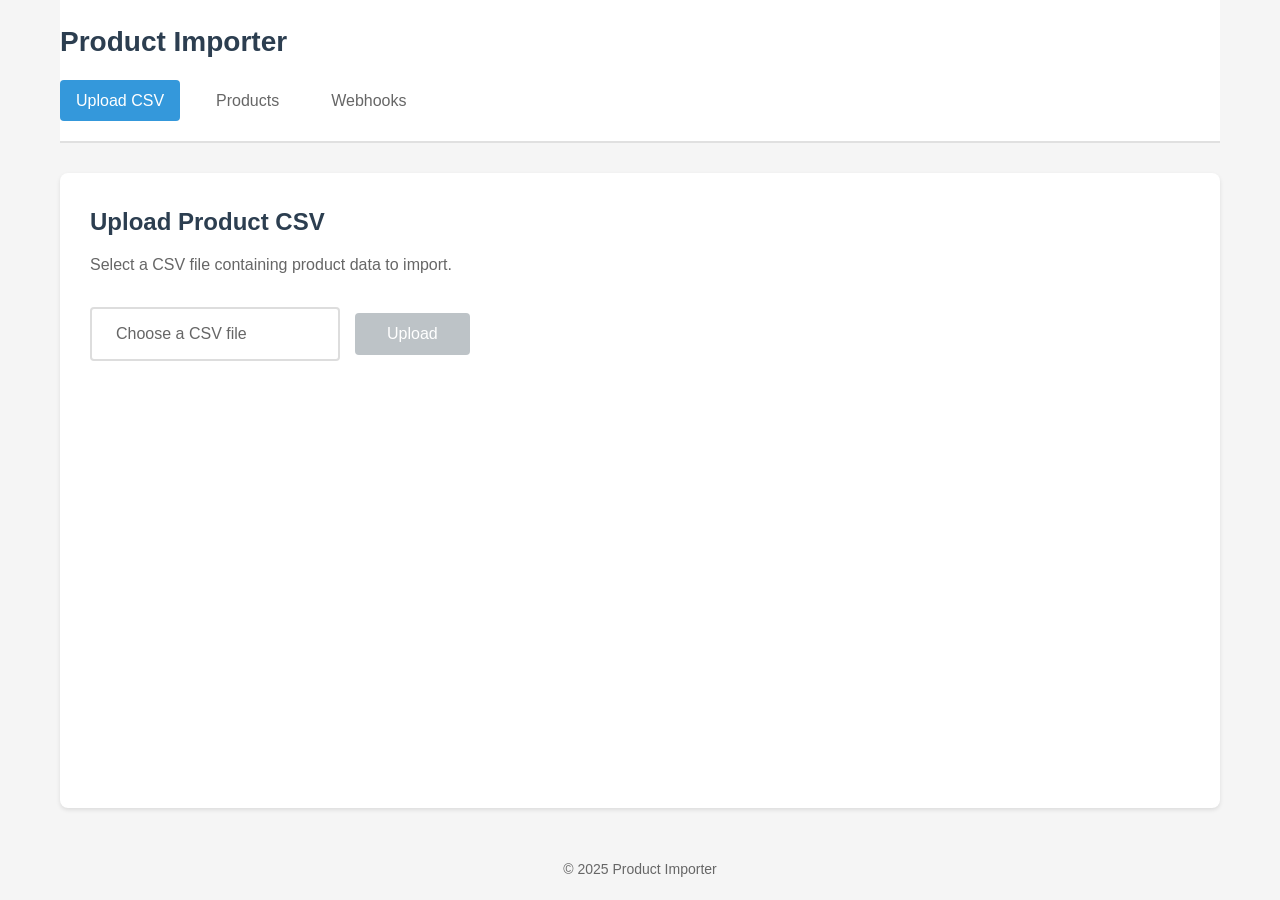
==== frontend/index.html @ 3876bb3b "Add CSV upload functionality with progress tracking and status updates - Implement file selection an" ====
<!DOCTYPE html>
<html lang="en">
<head>
    <meta charset="UTF-8">
    <meta name="viewport" content="width=device-width, initial-scale=1.0">
    <title>Product Importer - Upload CSV</title>
    <link rel="stylesheet" href="styles.css">
</head>
<body>
    <div class="container">
        <header>
            <h1>Product Importer</h1>
            <nav>
                <a href="/" class="active">Upload CSV</a>
                <a href="/products.html">Products</a>
                <a href="/webhooks.html">Webhooks</a>
            </nav>
        </header>

        <main>
            <section class="upload-section">
                <h2>Upload Product CSV</h2>
                <p class="instructions">Select a CSV file containing product data to import.</p>
                
                <div class="upload-form">
                    <div class="file-picker-wrapper">
                        <input type="file" id="csvFile" accept=".csv" />
                        <label for="csvFile" class="file-label">
                            <span id="fileName">Choose a CSV file</span>
                        </label>
                    </div>
                    
                    <button id="uploadBtn" class="btn-primary" disabled>Upload</button>
                </div>

                <div id="progressSection" class="progress-section hidden">
                    <div class="progress-bar-container">
                        <div id="progressBar" class="progress-bar"></div>
                    </div>
                    <p id="progressText" class="progress-text">0%</p>
                </div>

                <div id="statusSection" class="status-section hidden">
                    <div id="statusMessage" class="status-message"></div>
                    <div id="statusDetails" class="status-details"></div>
                </div>
            </section>
        </main>

        <footer>
            <p>&copy; 2025 Product Importer</p>
        </footer>
    </div>

    <script src="/app.js"></script>
</body>
</html>
---- frontend/styles.css ----
/* Reset and base styles */
* {
    margin: 0;
    padding: 0;
    box-sizing: border-box;
}

body {
    font-family: -apple-system, BlinkMacSystemFont, 'Segoe UI', Roboto, Oxygen, Ubuntu, Cantarell, sans-serif;
    line-height: 1.6;
    color: #333;
    background-color: #f5f5f5;
    min-height: 100vh;
}

/* Container */
.container {
    max-width: 1200px;
    margin: 0 auto;
    padding: 0 20px;
    display: flex;
    flex-direction: column;
    min-height: 100vh;
}

/* Header */
header {
    background-color: #fff;
    padding: 20px 0;
    margin-bottom: 30px;
    border-bottom: 2px solid #e0e0e0;
}

header h1 {
    font-size: 28px;
    color: #2c3e50;
    margin-bottom: 15px;
}

nav {
    display: flex;
    gap: 20px;
}

nav a {
    text-decoration: none;
    color: #666;
    padding: 8px 16px;
    border-radius: 4px;
    transition: all 0.3s ease;
}

nav a:hover {
    background-color: #f0f0f0;
    color: #333;
}

nav a.active {
    background-color: #3498db;
    color: #fff;
}

/* Main content */
main {
    flex: 1;
    background-color: #fff;
    padding: 30px;
    border-radius: 8px;
    box-shadow: 0 2px 4px rgba(0, 0, 0, 0.1);
}

/* Upload section */
.upload-section h2 {
    font-size: 24px;
    color: #2c3e50;
    margin-bottom: 10px;
}

.instructions {
    color: #666;
    margin-bottom: 30px;
}

.upload-form {
    display: flex;
    gap: 15px;
    align-items: center;
    margin-bottom: 30px;
    flex-wrap: wrap;
}

/* File picker */
.file-picker-wrapper {
    position: relative;
}

.file-picker-wrapper input[type="file"] {
    position: absolute;
    opacity: 0;
    width: 0;
    height: 0;
}

.file-label {
    display: inline-block;
    padding: 12px 24px;
    background-color: #fff;
    border: 2px solid #ddd;
    border-radius: 4px;
    cursor: pointer;
    transition: all 0.3s ease;
    min-width: 250px;
}

.file-label:hover {
    border-color: #3498db;
    background-color: #f8f9fa;
}

.file-label span {
    color: #666;
}

/* Buttons */
.btn-primary {
    padding: 12px 32px;
    background-color: #3498db;
    color: #fff;
    border: none;
    border-radius: 4px;
    font-size: 16px;
    cursor: pointer;
    transition: all 0.3s ease;
}

.btn-primary:hover:not(:disabled) {
    background-color: #2980b9;
}

.btn-primary:disabled {
    background-color: #bdc3c7;
    cursor: not-allowed;
}

/* Progress section */
.progress-section {
    margin-bottom: 30px;
}

.progress-bar-container {
    width: 100%;
    height: 30px;
    background-color: #e0e0e0;
    border-radius: 15px;
    overflow: hidden;
    margin-bottom: 10px;
}

.progress-bar {
    height: 100%;
    background: linear-gradient(90deg, #3498db, #2ecc71);
    width: 0%;
    transition: width 0.3s ease;
    border-radius: 15px;
}

.progress-text {
    text-align: center;
    font-size: 18px;
    font-weight: bold;
    color: #2c3e50;
}

/* Status section */
.status-section {
    padding: 20px;
    border-radius: 4px;
    margin-bottom: 20px;
}

.status-message {
    font-size: 16px;
    font-weight: 500;
    margin-bottom: 10px;
}

.status-details {
    font-size: 14px;
    color: #666;
}

.status-info {
    background-color: #e3f2fd;
    color: #1976d2;
    border-left: 4px solid #1976d2;
}

.status-success {
    background-color: #e8f5e9;
    color: #388e3c;
    border-left: 4px solid #388e3c;
}

.status-error {
    background-color: #ffebee;
    color: #c62828;
    border-left: 4px solid #c62828;
}

/* Utility classes */
.hidden {
    display: none !important;
}

/* Footer */
footer {
    text-align: center;
    padding: 20px 0;
    color: #666;
    font-size: 14px;
    margin-top: 30px;
}

/* Responsive design */
@media (max-width: 768px) {
    .upload-form {
        flex-direction: column;
        align-items: stretch;
    }
    
    .file-label {
        min-width: 100%;
        text-align: center;
    }
    
    .btn-primary {
        width: 100%;
    }
}
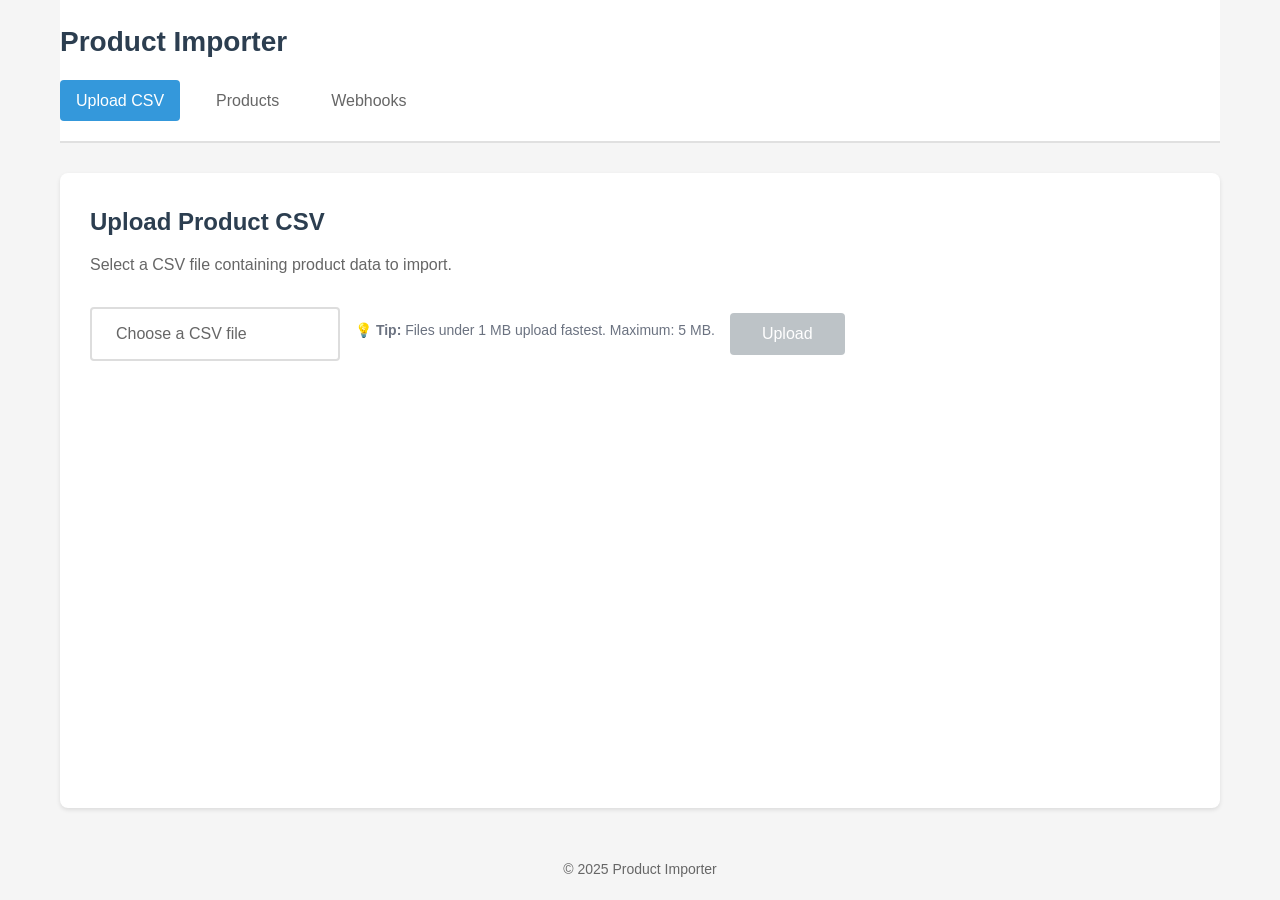
==== commit 7e3b991d: "Add file size limit (5MB) and upload speed optimizations" ====
--- a/frontend/index.html
+++ b/frontend/index.html
@@ -12,8 +12,8 @@
             <h1>Product Importer</h1>
             <nav>
                 <a href="/" class="active">Upload CSV</a>
-                <a href="/products.html">Products</a>
-                <a href="/webhooks.html">Webhooks</a>
+                <a href="products.html">Products</a>
+                <a href="webhooks.html">Webhooks</a>
             </nav>
         </header>
 
@@ -29,6 +29,9 @@
                             <span id="fileName">Choose a CSV file</span>
                         </label>
                     </div>
+                    <p style="font-size: 0.875rem; color: #6b7280; margin-top: 0.5rem; margin-bottom: 1rem;">
+                        💡 <strong>Tip:</strong> Files under 1 MB upload fastest. Maximum: 5 MB.
+                    </p>
                     
                     <button id="uploadBtn" class="btn-primary" disabled>Upload</button>
                 </div>
--- a/frontend/styles.css
+++ b/frontend/styles.css
@@ -238,3 +238,624 @@
     }
 }
 
+/* =============================================================================
+   PRODUCTS PAGE STYLES
+   ============================================================================= */
+
+/* Section header */
+.section-header {
+    display: flex;
+    justify-content: space-between;
+    align-items: center;
+    margin-bottom: 20px;
+    flex-wrap: wrap;
+    gap: 15px;
+}
+
+.section-header h2 {
+    margin: 0;
+}
+
+.header-actions {
+    display: flex;
+    gap: 10px;
+}
+
+/* Alert section */
+.alert-section {
+    margin-bottom: 20px;
+}
+
+.alert-message {
+    padding: 15px 20px;
+    border-radius: 4px;
+    font-size: 14px;
+    border-left: 4px solid;
+}
+
+.alert-success {
+    background-color: #e8f5e9;
+    color: #388e3c;
+    border-left-color: #388e3c;
+}
+
+.alert-error {
+    background-color: #ffebee;
+    color: #c62828;
+    border-left-color: #c62828;
+}
+
+.alert-info {
+    background-color: #e3f2fd;
+    color: #1976d2;
+    border-left-color: #1976d2;
+}
+
+/* Filter bar */
+.filter-bar {
+    display: flex;
+    gap: 15px;
+    align-items: flex-end;
+    padding: 20px;
+    background-color: #f8f9fa;
+    border-radius: 4px;
+    margin-bottom: 20px;
+    flex-wrap: wrap;
+}
+
+.filter-group {
+    display: flex;
+    flex-direction: column;
+    gap: 5px;
+}
+
+.filter-group label {
+    font-size: 14px;
+    font-weight: 500;
+    color: #555;
+}
+
+.filter-group input,
+.filter-group select {
+    padding: 8px 12px;
+    border: 1px solid #ddd;
+    border-radius: 4px;
+    font-size: 14px;
+    min-width: 150px;
+}
+
+.filter-group input:focus,
+.filter-group select:focus {
+    outline: none;
+    border-color: #3498db;
+}
+
+/* Buttons */
+.btn-secondary {
+    padding: 8px 16px;
+    background-color: #6c757d;
+    color: #fff;
+    border: none;
+    border-radius: 4px;
+    font-size: 14px;
+    cursor: pointer;
+    transition: all 0.3s ease;
+}
+
+.btn-secondary:hover:not(:disabled) {
+    background-color: #5a6268;
+}
+
+.btn-secondary:disabled {
+    background-color: #bdc3c7;
+    cursor: not-allowed;
+}
+
+.btn-danger {
+    padding: 12px 24px;
+    background-color: #dc3545;
+    color: #fff;
+    border: none;
+    border-radius: 4px;
+    font-size: 14px;
+    cursor: pointer;
+    transition: all 0.3s ease;
+}
+
+.btn-danger:hover {
+    background-color: #c82333;
+}
+
+.btn-small {
+    padding: 6px 12px;
+    font-size: 13px;
+    border: none;
+    border-radius: 3px;
+    cursor: pointer;
+    transition: all 0.2s ease;
+}
+
+.btn-edit {
+    background-color: #17a2b8;
+    color: #fff;
+}
+
+.btn-edit:hover {
+    background-color: #138496;
+}
+
+.btn-delete {
+    background-color: #dc3545;
+    color: #fff;
+}
+
+.btn-delete:hover {
+    background-color: #c82333;
+}
+
+/* Table */
+.table-wrapper {
+    overflow-x: auto;
+    margin-bottom: 20px;
+}
+
+.products-table {
+    width: 100%;
+    border-collapse: collapse;
+    background-color: #fff;
+}
+
+.products-table thead {
+    background-color: #f8f9fa;
+    border-bottom: 2px solid #dee2e6;
+}
+
+.products-table th {
+    padding: 12px;
+    text-align: left;
+    font-weight: 600;
+    color: #495057;
+    font-size: 14px;
+}
+
+.products-table td {
+    padding: 12px;
+    border-bottom: 1px solid #dee2e6;
+    font-size: 14px;
+    color: #333;
+}
+
+.products-table tbody tr:hover {
+    background-color: #f8f9fa;
+}
+
+.loading-cell,
+.empty-cell,
+.error-cell {
+    text-align: center;
+    padding: 40px !important;
+    color: #666;
+    font-style: italic;
+}
+
+.error-cell {
+    color: #c62828;
+}
+
+.description-cell {
+    max-width: 300px;
+    overflow: hidden;
+    text-overflow: ellipsis;
+    white-space: nowrap;
+}
+
+.actions-cell {
+    display: flex;
+    gap: 8px;
+}
+
+/* Badges */
+.badge {
+    display: inline-block;
+    padding: 4px 10px;
+    border-radius: 12px;
+    font-size: 12px;
+    font-weight: 500;
+}
+
+.badge-success {
+    background-color: #d4edda;
+    color: #155724;
+}
+
+.badge-inactive {
+    background-color: #f8d7da;
+    color: #721c24;
+}
+
+/* Pagination */
+.pagination-controls {
+    display: flex;
+    justify-content: space-between;
+    align-items: center;
+    padding: 20px 0;
+    flex-wrap: wrap;
+    gap: 15px;
+}
+
+.pagination-info {
+    color: #666;
+    font-size: 14px;
+}
+
+.pagination-buttons {
+    display: flex;
+    gap: 10px;
+}
+
+/* Modal */
+.modal {
+    position: fixed;
+    top: 0;
+    left: 0;
+    width: 100%;
+    height: 100%;
+    background-color: rgba(0, 0, 0, 0.5);
+    display: flex;
+    justify-content: center;
+    align-items: center;
+    z-index: 1000;
+}
+
+.modal-content {
+    background-color: #fff;
+    border-radius: 8px;
+    width: 90%;
+    max-width: 600px;
+    max-height: 90vh;
+    overflow-y: auto;
+    box-shadow: 0 4px 20px rgba(0, 0, 0, 0.3);
+}
+
+.modal-header {
+    display: flex;
+    justify-content: space-between;
+    align-items: center;
+    padding: 20px;
+    border-bottom: 1px solid #dee2e6;
+}
+
+.modal-header h3 {
+    margin: 0;
+    font-size: 20px;
+    color: #2c3e50;
+}
+
+.modal-close {
+    background: none;
+    border: none;
+    font-size: 28px;
+    color: #666;
+    cursor: pointer;
+    line-height: 1;
+    padding: 0;
+    width: 30px;
+    height: 30px;
+    display: flex;
+    align-items: center;
+    justify-content: center;
+}
+
+.modal-close:hover {
+    color: #333;
+}
+
+.modal form {
+    padding: 20px;
+}
+
+.form-group {
+    margin-bottom: 20px;
+}
+
+.form-group label {
+    display: block;
+    margin-bottom: 5px;
+    font-weight: 500;
+    color: #333;
+    font-size: 14px;
+}
+
+.form-group input[type="text"],
+.form-group input[type="number"],
+.form-group textarea {
+    width: 100%;
+    padding: 10px 12px;
+    border: 1px solid #ddd;
+    border-radius: 4px;
+    font-size: 14px;
+    font-family: inherit;
+}
+
+.form-group input:focus,
+.form-group textarea:focus {
+    outline: none;
+    border-color: #3498db;
+}
+
+.form-group textarea {
+    resize: vertical;
+}
+
+.checkbox-group {
+    display: flex;
+    align-items: center;
+}
+
+.checkbox-group label {
+    display: flex;
+    align-items: center;
+    gap: 8px;
+    cursor: pointer;
+    margin-bottom: 0;
+}
+
+.checkbox-group input[type="checkbox"] {
+    width: 18px;
+    height: 18px;
+    cursor: pointer;
+}
+
+.modal-footer {
+    display: flex;
+    justify-content: flex-end;
+    gap: 10px;
+    padding-top: 20px;
+    border-top: 1px solid #dee2e6;
+}
+
+/* Responsive for products page */
+@media (max-width: 768px) {
+    .section-header {
+        flex-direction: column;
+        align-items: flex-start;
+    }
+    
+    .header-actions {
+        width: 100%;
+        flex-direction: column;
+    }
+    
+    .header-actions button {
+        width: 100%;
+    }
+    
+    .filter-bar {
+        flex-direction: column;
+        align-items: stretch;
+    }
+    
+    .filter-group input,
+    .filter-group select {
+        min-width: 100%;
+    }
+    
+    .table-wrapper {
+        overflow-x: scroll;
+    }
+    
+    .products-table {
+        min-width: 800px;
+    }
+    
+    .pagination-controls {
+        flex-direction: column;
+        align-items: center;
+    }
+}
+
+/* =============================================================================
+   WEBHOOKS PAGE STYLES
+   ============================================================================= */
+
+.section-description {
+    color: #666;
+    margin-bottom: 20px;
+    font-size: 14px;
+}
+
+/* Webhooks table */
+.webhooks-table {
+    width: 100%;
+    border-collapse: collapse;
+    background-color: #fff;
+}
+
+.webhooks-table thead {
+    background-color: #f8f9fa;
+    border-bottom: 2px solid #dee2e6;
+}
+
+.webhooks-table th {
+    padding: 12px;
+    text-align: left;
+    font-weight: 600;
+    color: #495057;
+    font-size: 14px;
+}
+
+.webhooks-table td {
+    padding: 12px;
+    border-bottom: 1px solid #dee2e6;
+    font-size: 14px;
+    color: #333;
+}
+
+.webhooks-table tbody tr:hover {
+    background-color: #f8f9fa;
+}
+
+/* Event badge */
+.event-badge {
+    display: inline-block;
+    padding: 4px 12px;
+    background-color: #e3f2fd;
+    color: #1976d2;
+    border-radius: 12px;
+    font-size: 13px;
+    font-weight: 500;
+    font-family: 'Courier New', monospace;
+}
+
+/* URL cell */
+.url-cell {
+    max-width: 400px;
+    overflow: hidden;
+    text-overflow: ellipsis;
+    white-space: nowrap;
+}
+
+.url-cell a {
+    color: #3498db;
+    text-decoration: none;
+}
+
+.url-cell a:hover {
+    text-decoration: underline;
+}
+
+/* Test button */
+.btn-test {
+    background-color: #28a745;
+    color: #fff;
+}
+
+.btn-test:hover {
+    background-color: #218838;
+}
+
+/* Form help text */
+.form-help {
+    display: block;
+    margin-top: 5px;
+    font-size: 12px;
+    color: #6c757d;
+    font-style: italic;
+}
+
+/* Test result section */
+.test-result-section {
+    margin-bottom: 20px;
+    padding: 20px;
+    border-radius: 4px;
+    background-color: #f8f9fa;
+    border: 1px solid #dee2e6;
+}
+
+.test-result-section.test-result-success {
+    background-color: #e8f5e9;
+    border-color: #4caf50;
+}
+
+.test-result-section.test-result-error {
+    background-color: #ffebee;
+    border-color: #f44336;
+}
+
+.test-result-header {
+    display: flex;
+    justify-content: space-between;
+    align-items: center;
+    margin-bottom: 15px;
+}
+
+.test-result-header h4 {
+    margin: 0;
+    font-size: 16px;
+    color: #2c3e50;
+}
+
+.close-btn {
+    background: none;
+    border: none;
+    font-size: 24px;
+    color: #666;
+    cursor: pointer;
+    line-height: 1;
+    padding: 0;
+    width: 24px;
+    height: 24px;
+    display: flex;
+    align-items: center;
+    justify-content: center;
+}
+
+.close-btn:hover {
+    color: #333;
+}
+
+.test-result-content {
+    display: flex;
+    flex-direction: column;
+    gap: 12px;
+}
+
+.test-result-item {
+    display: flex;
+    gap: 10px;
+    font-size: 14px;
+}
+
+.test-result-item strong {
+    min-width: 120px;
+    color: #495057;
+}
+
+.test-result-item pre {
+    background-color: #fff;
+    padding: 10px;
+    border-radius: 4px;
+    border: 1px solid #dee2e6;
+    overflow-x: auto;
+    font-size: 12px;
+    margin: 0;
+    flex: 1;
+}
+
+.test-result-error {
+    color: #c62828;
+}
+
+.status-code {
+    padding: 2px 8px;
+    border-radius: 4px;
+    font-weight: 600;
+    font-size: 13px;
+}
+
+.status-code.status-success {
+    background-color: #d4edda;
+    color: #155724;
+}
+
+.status-code.status-error {
+    background-color: #f8d7da;
+    color: #721c24;
+}
+
+/* Responsive for webhooks page */
+@media (max-width: 768px) {
+    .webhooks-table {
+        min-width: 700px;
+    }
+    
+    .test-result-item {
+        flex-direction: column;
+        gap: 5px;
+    }
+    
+    .test-result-item strong {
+        min-width: auto;
+    }
+}
+
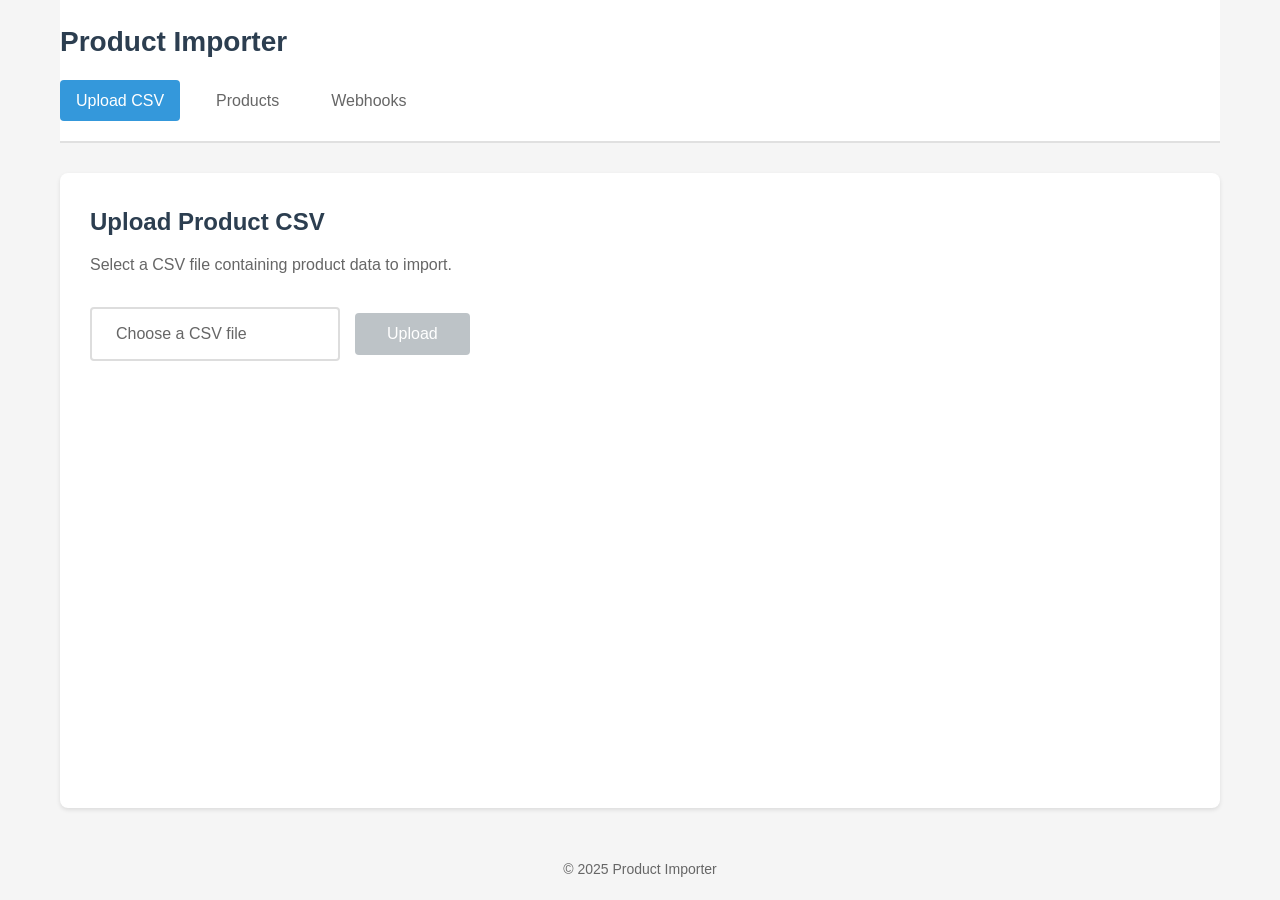
==== commit 5fe178e1: "Add error handling and debug endpoints for troubleshooting" ====
--- a/frontend/index.html
+++ b/frontend/index.html
@@ -29,9 +29,6 @@
                             <span id="fileName">Choose a CSV file</span>
                         </label>
                     </div>
-                    <p style="font-size: 0.875rem; color: #6b7280; margin-top: 0.5rem; margin-bottom: 1rem;">
-                        💡 <strong>Tip:</strong> Files under 1 MB upload fastest. Maximum: 5 MB.
-                    </p>
                     
                     <button id="uploadBtn" class="btn-primary" disabled>Upload</button>
                 </div>
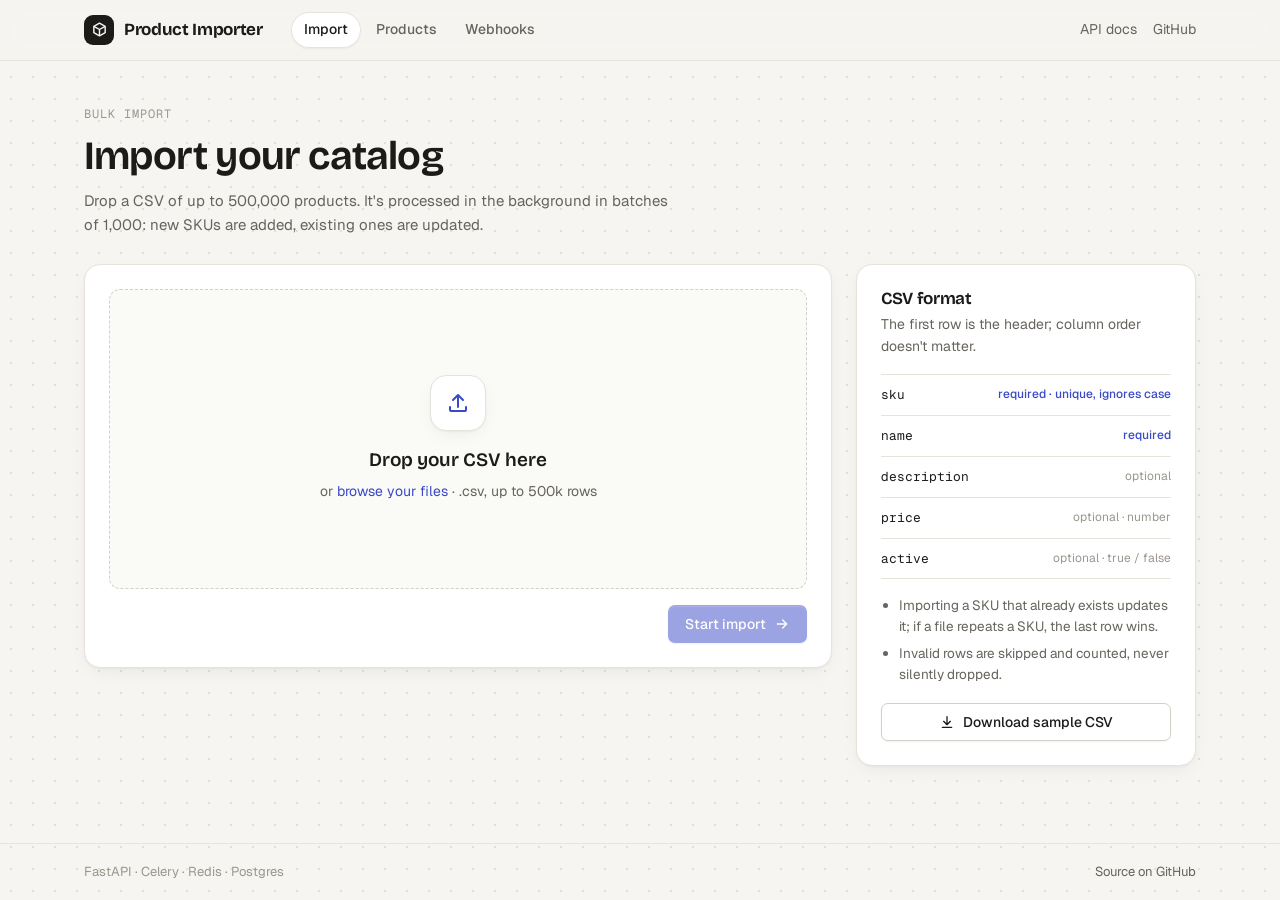
==== commit b917fc11: "Redesign frontend (live import progress, search, modals, toasts, dark mode) and add sample catalog" ====
--- a/frontend/index.html
+++ b/frontend/index.html
@@ -1,58 +1,146 @@
 <!DOCTYPE html>
 <html lang="en">
 <head>
-    <meta charset="UTF-8">
-    <meta name="viewport" content="width=device-width, initial-scale=1.0">
-    <title>Product Importer - Upload CSV</title>
-    <link rel="stylesheet" href="styles.css">
+  <meta charset="utf-8">
+  <meta name="viewport" content="width=device-width, initial-scale=1">
+  <title>Import · Product Importer</title>
+  <meta name="description" content="Bulk-import product catalogs from CSV with live progress, then manage products and webhooks.">
+  <link rel="icon" href="data:image/svg+xml,%3Csvg xmlns='http://www.w3.org/2000/svg' viewBox='0 0 32 32'%3E%3Crect width='32' height='32' rx='8' fill='%231c1b19'/%3E%3Cpath d='M9 12l7-4 7 4v8l-7 4-7-4z M9 12l7 4 7-4 M16 16v8' fill='none' stroke='%23f6f5f1' stroke-width='2' stroke-linejoin='round'/%3E%3C/svg%3E">
+  <link rel="preconnect" href="https://fonts.googleapis.com">
+  <link rel="preconnect" href="https://fonts.gstatic.com" crossorigin>
+  <link href="https://fonts.googleapis.com/css2?family=Bricolage+Grotesque:opsz,wght@12..96,500..700&family=Geist:wght@400;500;600&family=Geist+Mono:wght@400;500&display=swap" rel="stylesheet">
+  <link rel="stylesheet" href="styles.css">
 </head>
-<body>
-    <div class="container">
-        <header>
-            <h1>Product Importer</h1>
-            <nav>
-                <a href="/" class="active">Upload CSV</a>
-                <a href="products.html">Products</a>
-                <a href="webhooks.html">Webhooks</a>
-            </nav>
-        </header>
+<body data-page="upload">
+  <header class="site-header">
+    <div class="header-inner">
+      <a class="brand" href="/">
+        <span class="brand-mark"><svg viewBox="0 0 24 24" fill="none" stroke="currentColor" stroke-width="2" stroke-linejoin="round"><path d="M4 7.5 12 3l8 4.5v9L12 21l-8-4.5z"/><path d="m4 7.5 8 4.5 8-4.5M12 12v9"/></svg></span>
+        Product Importer
+      </a>
+      <nav class="nav" aria-label="Main">
+        <a href="/" aria-current="page">Import</a>
+        <a href="/products.html">Products</a>
+        <a href="/webhooks.html">Webhooks</a>
+      </nav>
+      <div class="header-links">
+        <a href="/docs">API docs</a>
+        <a href="https://github.com/VedPawar1410/product-importer">GitHub</a>
+      </div>
+    </div>
+  </header>
 
-        <main>
-            <section class="upload-section">
-                <h2>Upload Product CSV</h2>
-                <p class="instructions">Select a CSV file containing product data to import.</p>
-                
-                <div class="upload-form">
-                    <div class="file-picker-wrapper">
-                        <input type="file" id="csvFile" accept=".csv" />
-                        <label for="csvFile" class="file-label">
-                            <span id="fileName">Choose a CSV file</span>
-                        </label>
-                    </div>
-                    
-                    <button id="uploadBtn" class="btn-primary" disabled>Upload</button>
-                </div>
-
-                <div id="progressSection" class="progress-section hidden">
-                    <div class="progress-bar-container">
-                        <div id="progressBar" class="progress-bar"></div>
-                    </div>
-                    <p id="progressText" class="progress-text">0%</p>
-                </div>
-
-                <div id="statusSection" class="status-section hidden">
-                    <div id="statusMessage" class="status-message"></div>
-                    <div id="statusDetails" class="status-details"></div>
-                </div>
-            </section>
-        </main>
-
-        <footer>
-            <p>&copy; 2025 Product Importer</p>
-        </footer>
+  <main>
+    <div class="page-head reveal">
+      <div>
+        <p class="eyebrow">Bulk import</p>
+        <h1 class="page-title">Import your catalog</h1>
+        <p class="page-sub">Drop a CSV of up to 500,000 products. It's processed in the background in batches of 1,000: new SKUs are added, existing ones are updated.</p>
+      </div>
     </div>
 
-    <script src="/app.js"></script>
+    <div class="upload-grid">
+      <section class="card card-pad reveal reveal-2" aria-label="Upload">
+        <!-- Stage 1: choose a file -->
+        <div id="pickStage">
+          <label class="dropzone" id="dropzone">
+            <input type="file" id="csvFile" accept=".csv,text/csv" aria-label="Choose a CSV file">
+            <span class="drop-icon"><svg viewBox="0 0 24 24" fill="none" stroke="currentColor" stroke-width="2" stroke-linecap="round" stroke-linejoin="round"><path d="M12 16V4M7 9l5-5 5 5"/><path d="M4 16v3a1 1 0 0 0 1 1h14a1 1 0 0 0 1-1v-3"/></svg></span>
+            <span class="drop-title">Drop your CSV here</span>
+            <span class="drop-sub">or <a>browse your files</a> · .csv, up to 500k rows</span>
+          </label>
+
+          <div id="fileChip" class="file-chip" hidden style="margin-top: 16px">
+            <span class="file-icon">CSV</span>
+            <div class="file-meta">
+              <div class="file-name" id="fileName"></div>
+              <div class="file-size" id="fileSize"></div>
+            </div>
+            <button type="button" class="icon-btn" id="clearFileBtn" aria-label="Remove file">
+              <svg viewBox="0 0 24 24" fill="none" stroke="currentColor" stroke-width="2" stroke-linecap="round"><path d="M18 6 6 18M6 6l12 12"/></svg>
+            </button>
+          </div>
+
+          <div class="upload-actions">
+            <button type="button" class="btn btn-primary" id="uploadBtn" disabled>
+              Start import
+              <svg viewBox="0 0 24 24" fill="none" stroke="currentColor" stroke-width="2" stroke-linecap="round" stroke-linejoin="round"><path d="M5 12h14M13 6l6 6-6 6"/></svg>
+            </button>
+          </div>
+        </div>
+
+        <!-- Stage 2: live progress -->
+        <div id="progressStage" hidden>
+          <div class="progress-head">
+            <div class="file-meta">
+              <span class="file-icon">CSV</span>
+              <div style="min-width: 0">
+                <div class="file-name" id="pFileName"></div>
+                <div class="file-size" id="pFileSize"></div>
+              </div>
+            </div>
+            <span id="statusPill" class="pill pill-muted" role="status">Uploading</span>
+          </div>
+
+          <div class="progress-body">
+            <div class="ring" id="ring">
+              <svg viewBox="0 0 120 120" aria-hidden="true">
+                <circle class="track" cx="60" cy="60" r="52"/>
+                <circle class="bar" id="ringBar" cx="60" cy="60" r="52"/>
+              </svg>
+              <div class="ring-label">
+                <div class="pct"><span id="pct">0</span><small>%</small></div>
+                <div class="sub" id="ringSub">uploading</div>
+              </div>
+            </div>
+            <div class="stat-grid">
+              <div class="stat"><div class="stat-label">Imported</div><div class="stat-value success" id="statOk">0</div></div>
+              <div class="stat"><div class="stat-label">Failed</div><div class="stat-value" id="statFailed">0</div></div>
+              <div class="stat"><div class="stat-label">Total rows</div><div class="stat-value" id="statTotal">–</div></div>
+              <div class="stat"><div class="stat-label">Rows / sec</div><div class="stat-value" id="statRate">–</div></div>
+              <div class="stat"><div class="stat-label">Elapsed</div><div class="stat-value" id="statElapsed">0s</div></div>
+              <div class="stat"><div class="stat-label">Time left</div><div class="stat-value" id="statEta">–</div></div>
+            </div>
+          </div>
+
+          <div id="resultBanner" class="result-banner" hidden>
+            <p id="resultText"></p>
+            <div class="result-actions" id="resultActions"></div>
+          </div>
+          <p class="wake-hint" id="wakeHint" hidden>The free server sleeps when idle, so the first request can take up to a minute.</p>
+        </div>
+      </section>
+
+      <aside class="card card-pad reveal reveal-3" aria-label="CSV format">
+        <h3>CSV format</h3>
+        <p class="modal-text" style="font-size: 14px">The first row is the header; column order doesn't matter.</p>
+        <ul class="format-list">
+          <li><code>sku</code><span class="req yes">required · unique, ignores case</span></li>
+          <li><code>name</code><span class="req yes">required</span></li>
+          <li><code>description</code><span class="req">optional</span></li>
+          <li><code>price</code><span class="req">optional · number</span></li>
+          <li><code>active</code><span class="req">optional · true / false</span></li>
+        </ul>
+        <ul class="format-notes">
+          <li>Importing a SKU that already exists updates it; if a file repeats a SKU, the last row wins.</li>
+          <li>Invalid rows are skipped and counted, never silently dropped.</li>
+        </ul>
+        <a class="btn btn-secondary" href="sample-products.csv" download style="width: 100%">
+          <svg viewBox="0 0 24 24" fill="none" stroke="currentColor" stroke-width="2" stroke-linecap="round" stroke-linejoin="round"><path d="M12 4v12M7 11l5 5 5-5M5 20h14"/></svg>
+          Download sample CSV
+        </a>
+      </aside>
+    </div>
+  </main>
+
+  <footer class="site-footer">
+    <div class="footer-inner">
+      <span>FastAPI · Celery · Redis · Postgres</span>
+      <a href="https://github.com/VedPawar1410/product-importer">Source on GitHub</a>
+    </div>
+  </footer>
+
+  <div class="toasts" id="toasts" aria-live="polite"></div>
+  <script src="app.js"></script>
 </body>
 </html>
-
--- a/frontend/styles.css
+++ b/frontend/styles.css
@@ -1,861 +1,701 @@
-/* Reset and base styles */
-* {
-    margin: 0;
-    padding: 0;
-    box-sizing: border-box;
-}
+/* ==========================================================================
+   Product Importer – design system
+   Clean light SaaS, "precision instrument": warm paper, hairline borders,
+   one cobalt accent, monospace for data. Dark mode follows the OS.
+   ========================================================================== */
+
+:root {
+  --bg: #f6f5f1;
+  --surface: #ffffff;
+  --surface-2: #fafaf7;
+  --border: #e6e3dc;
+  --border-strong: #d4d0c7;
+  --text: #1c1b19;
+  --muted: #67645d;
+  --subtle: #9b978e;
+  --dot: #e2dfd7;
+
+  --accent: #3949c7;
+  --accent-hover: #2d3bab;
+  --accent-soft: #eef0fc;
+  --accent-ring: rgba(57, 73, 199, 0.22);
+
+  --success: #127349;
+  --success-soft: #e6f4ec;
+  --danger: #be3329;
+  --danger-hover: #a3291f;
+  --danger-soft: #fcecea;
+  --warning: #9a5a06;
+  --warning-soft: #fbf1e1;
+
+  --radius-sm: 7px;
+  --radius: 11px;
+  --radius-lg: 16px;
+  --shadow-sm: 0 1px 2px rgba(28, 27, 25, 0.05);
+  --shadow: 0 1px 2px rgba(28, 27, 25, 0.04), 0 6px 20px -6px rgba(28, 27, 25, 0.08);
+  --shadow-lg: 0 2px 6px rgba(28, 27, 25, 0.05), 0 24px 60px -12px rgba(28, 27, 25, 0.22);
+
+  --font-display: "Bricolage Grotesque", ui-sans-serif, system-ui, sans-serif;
+  --font-body: "Geist", ui-sans-serif, system-ui, sans-serif;
+  --font-mono: "Geist Mono", ui-monospace, "SF Mono", Menlo, monospace;
+
+  --ease: cubic-bezier(0.2, 0.8, 0.2, 1);
+  color-scheme: light;
+}
+
+@media (prefers-color-scheme: dark) {
+  :root {
+    --bg: #121211;
+    --surface: #1a1a18;
+    --surface-2: #1f1f1d;
+    --border: #2c2b28;
+    --border-strong: #3a3935;
+    --text: #efede8;
+    --muted: #a9a59c;
+    --subtle: #79766e;
+    --dot: #22221f;
+
+    --accent: #7d8bff;
+    --accent-hover: #97a2ff;
+    --accent-soft: rgba(125, 139, 255, 0.12);
+    --accent-ring: rgba(125, 139, 255, 0.3);
+
+    --success: #4cc08a;
+    --success-soft: rgba(76, 192, 138, 0.12);
+    --danger: #f0776c;
+    --danger-hover: #f58f86;
+    --danger-soft: rgba(240, 119, 108, 0.12);
+    --warning: #e7a948;
+    --warning-soft: rgba(231, 169, 72, 0.12);
+
+    --shadow-sm: 0 1px 2px rgba(0, 0, 0, 0.3);
+    --shadow: 0 1px 2px rgba(0, 0, 0, 0.3), 0 8px 24px -8px rgba(0, 0, 0, 0.5);
+    --shadow-lg: 0 24px 60px -12px rgba(0, 0, 0, 0.7);
+    color-scheme: dark;
+  }
+}
+
+/* --- Base ---------------------------------------------------------------- */
+
+*, *::before, *::after { box-sizing: border-box; }
+
+html { -webkit-text-size-adjust: 100%; }
 
 body {
-    font-family: -apple-system, BlinkMacSystemFont, 'Segoe UI', Roboto, Oxygen, Ubuntu, Cantarell, sans-serif;
-    line-height: 1.6;
-    color: #333;
-    background-color: #f5f5f5;
-    min-height: 100vh;
-}
-
-/* Container */
-.container {
-    max-width: 1200px;
-    margin: 0 auto;
-    padding: 0 20px;
-    display: flex;
-    flex-direction: column;
-    min-height: 100vh;
-}
-
-/* Header */
-header {
-    background-color: #fff;
-    padding: 20px 0;
-    margin-bottom: 30px;
-    border-bottom: 2px solid #e0e0e0;
-}
-
-header h1 {
-    font-size: 28px;
-    color: #2c3e50;
-    margin-bottom: 15px;
-}
-
-nav {
-    display: flex;
-    gap: 20px;
-}
-
-nav a {
-    text-decoration: none;
-    color: #666;
-    padding: 8px 16px;
-    border-radius: 4px;
-    transition: all 0.3s ease;
-}
-
-nav a:hover {
-    background-color: #f0f0f0;
-    color: #333;
-}
-
-nav a.active {
-    background-color: #3498db;
-    color: #fff;
-}
-
-/* Main content */
+  margin: 0;
+  min-height: 100vh;
+  display: flex;
+  flex-direction: column;
+  font-family: var(--font-body);
+  font-size: 15px;
+  line-height: 1.55;
+  color: var(--text);
+  background-color: var(--bg);
+  /* faint dot grid: graph paper for a data tool */
+  background-image: radial-gradient(var(--dot) 1px, transparent 1.2px);
+  background-size: 22px 22px;
+  -webkit-font-smoothing: antialiased;
+}
+
+h1, h2, h3 {
+  font-family: var(--font-display);
+  font-weight: 650;
+  letter-spacing: -0.02em;
+  line-height: 1.15;
+  margin: 0;
+}
+
+a { color: var(--accent); text-decoration: none; }
+a:hover { color: var(--accent-hover); }
+
+code, .mono { font-family: var(--font-mono); font-size: 0.92em; }
+
+:focus-visible {
+  outline: 2px solid var(--accent);
+  outline-offset: 2px;
+  border-radius: 4px;
+}
+
+[hidden] { display: none !important; }
+
+/* --- Header -------------------------------------------------------------- */
+
+.site-header {
+  position: sticky;
+  top: 0;
+  z-index: 20;
+  background: color-mix(in srgb, var(--bg) 82%, transparent);
+  backdrop-filter: saturate(1.4) blur(10px);
+  -webkit-backdrop-filter: saturate(1.4) blur(10px);
+  border-bottom: 1px solid var(--border);
+}
+
+.header-inner {
+  max-width: 1160px;
+  margin: 0 auto;
+  padding: 12px 24px;
+  display: flex;
+  align-items: center;
+  gap: 28px;
+}
+
+.brand {
+  display: flex;
+  align-items: center;
+  gap: 10px;
+  color: var(--text);
+  font-family: var(--font-display);
+  font-weight: 700;
+  font-size: 17px;
+  letter-spacing: -0.02em;
+}
+.brand:hover { color: var(--text); }
+
+.brand-mark {
+  width: 30px; height: 30px;
+  display: grid; place-items: center;
+  border-radius: 9px;
+  background: var(--text);
+  color: var(--bg);
+}
+.brand-mark svg { width: 17px; height: 17px; }
+
+.nav { display: flex; gap: 2px; }
+
+.nav a {
+  padding: 7px 13px;
+  border-radius: 999px;
+  color: var(--muted);
+  font-size: 14px;
+  font-weight: 500;
+  transition: color 0.15s, background 0.15s;
+}
+.nav a:hover { color: var(--text); background: var(--surface-2); }
+.nav a[aria-current="page"] {
+  color: var(--text);
+  background: var(--surface);
+  box-shadow: var(--shadow-sm), inset 0 0 0 1px var(--border);
+}
+
+.header-links { margin-left: auto; display: flex; gap: 16px; font-size: 14px; }
+.header-links a { color: var(--muted); }
+.header-links a:hover { color: var(--text); }
+
+/* --- Layout -------------------------------------------------------------- */
+
 main {
-    flex: 1;
-    background-color: #fff;
-    padding: 30px;
-    border-radius: 8px;
-    box-shadow: 0 2px 4px rgba(0, 0, 0, 0.1);
-}
-
-/* Upload section */
-.upload-section h2 {
-    font-size: 24px;
-    color: #2c3e50;
-    margin-bottom: 10px;
-}
-
-.instructions {
-    color: #666;
-    margin-bottom: 30px;
-}
-
-.upload-form {
-    display: flex;
-    gap: 15px;
-    align-items: center;
-    margin-bottom: 30px;
-    flex-wrap: wrap;
-}
-
-/* File picker */
-.file-picker-wrapper {
-    position: relative;
-}
-
-.file-picker-wrapper input[type="file"] {
-    position: absolute;
-    opacity: 0;
-    width: 0;
-    height: 0;
-}
-
-.file-label {
-    display: inline-block;
-    padding: 12px 24px;
-    background-color: #fff;
-    border: 2px solid #ddd;
-    border-radius: 4px;
-    cursor: pointer;
-    transition: all 0.3s ease;
-    min-width: 250px;
-}
-
-.file-label:hover {
-    border-color: #3498db;
-    background-color: #f8f9fa;
-}
-
-.file-label span {
-    color: #666;
-}
-
-/* Buttons */
+  flex: 1;
+  width: 100%;
+  max-width: 1160px;
+  margin: 0 auto;
+  padding: 44px 24px 64px;
+}
+
+.page-head {
+  display: flex;
+  align-items: flex-end;
+  justify-content: space-between;
+  gap: 20px;
+  flex-wrap: wrap;
+  margin-bottom: 28px;
+}
+
+.eyebrow {
+  font-family: var(--font-mono);
+  font-size: 12px;
+  letter-spacing: 0.08em;
+  text-transform: uppercase;
+  color: var(--subtle);
+  margin: 0 0 10px;
+}
+
+.page-title { font-size: clamp(30px, 4vw, 40px); }
+
+.page-sub { color: var(--muted); margin: 10px 0 0; max-width: 60ch; }
+
+.card {
+  background: var(--surface);
+  border: 1px solid var(--border);
+  border-radius: var(--radius-lg);
+  box-shadow: var(--shadow);
+}
+
+.card-pad { padding: 24px; }
+
+.card h3 { font-size: 17px; margin-bottom: 6px; }
+
+.site-footer {
+  border-top: 1px solid var(--border);
+  color: var(--subtle);
+  font-size: 13px;
+}
+.site-footer .footer-inner {
+  max-width: 1160px;
+  margin: 0 auto;
+  padding: 18px 24px;
+  display: flex;
+  justify-content: space-between;
+  gap: 12px;
+  flex-wrap: wrap;
+}
+.site-footer a { color: var(--muted); }
+
+/* staggered page-load reveal */
+.reveal { animation: rise 0.55s var(--ease) both; }
+.reveal-2 { animation-delay: 0.07s; }
+.reveal-3 { animation-delay: 0.14s; }
+
+@keyframes rise {
+  from { opacity: 0; transform: translateY(8px); }
+  to { opacity: 1; transform: none; }
+}
+
+/* --- Buttons ------------------------------------------------------------- */
+
+.btn {
+  display: inline-flex;
+  align-items: center;
+  justify-content: center;
+  gap: 8px;
+  height: 38px;
+  padding: 0 16px;
+  border-radius: var(--radius-sm);
+  border: 1px solid transparent;
+  font: 500 14px/1 var(--font-body);
+  cursor: pointer;
+  white-space: nowrap;
+  transition: background 0.15s, border-color 0.15s, color 0.15s, transform 0.1s, box-shadow 0.15s;
+}
+.btn:active:not(:disabled) { transform: translateY(1px); }
+.btn:disabled { opacity: 0.5; cursor: not-allowed; }
+.btn svg { width: 16px; height: 16px; flex: none; }
+
 .btn-primary {
-    padding: 12px 32px;
-    background-color: #3498db;
-    color: #fff;
-    border: none;
-    border-radius: 4px;
-    font-size: 16px;
-    cursor: pointer;
-    transition: all 0.3s ease;
-}
-
-.btn-primary:hover:not(:disabled) {
-    background-color: #2980b9;
-}
-
-.btn-primary:disabled {
-    background-color: #bdc3c7;
-    cursor: not-allowed;
-}
-
-/* Progress section */
-.progress-section {
-    margin-bottom: 30px;
-}
-
-.progress-bar-container {
-    width: 100%;
-    height: 30px;
-    background-color: #e0e0e0;
-    border-radius: 15px;
-    overflow: hidden;
-    margin-bottom: 10px;
-}
-
-.progress-bar {
-    height: 100%;
-    background: linear-gradient(90deg, #3498db, #2ecc71);
-    width: 0%;
-    transition: width 0.3s ease;
-    border-radius: 15px;
-}
-
-.progress-text {
-    text-align: center;
-    font-size: 18px;
-    font-weight: bold;
-    color: #2c3e50;
-}
-
-/* Status section */
-.status-section {
-    padding: 20px;
-    border-radius: 4px;
-    margin-bottom: 20px;
-}
-
-.status-message {
-    font-size: 16px;
-    font-weight: 500;
-    margin-bottom: 10px;
-}
-
-.status-details {
-    font-size: 14px;
-    color: #666;
-}
-
-.status-info {
-    background-color: #e3f2fd;
-    color: #1976d2;
-    border-left: 4px solid #1976d2;
-}
-
-.status-success {
-    background-color: #e8f5e9;
-    color: #388e3c;
-    border-left: 4px solid #388e3c;
-}
-
-.status-error {
-    background-color: #ffebee;
-    color: #c62828;
-    border-left: 4px solid #c62828;
-}
-
-/* Utility classes */
-.hidden {
-    display: none !important;
-}
-
-/* Footer */
-footer {
-    text-align: center;
-    padding: 20px 0;
-    color: #666;
-    font-size: 14px;
-    margin-top: 30px;
-}
-
-/* Responsive design */
-@media (max-width: 768px) {
-    .upload-form {
-        flex-direction: column;
-        align-items: stretch;
-    }
-    
-    .file-label {
-        min-width: 100%;
-        text-align: center;
-    }
-    
-    .btn-primary {
-        width: 100%;
-    }
-}
-
-/* =============================================================================
-   PRODUCTS PAGE STYLES
-   ============================================================================= */
-
-/* Section header */
-.section-header {
-    display: flex;
-    justify-content: space-between;
-    align-items: center;
-    margin-bottom: 20px;
-    flex-wrap: wrap;
-    gap: 15px;
-}
-
-.section-header h2 {
-    margin: 0;
-}
-
-.header-actions {
-    display: flex;
-    gap: 10px;
-}
-
-/* Alert section */
-.alert-section {
-    margin-bottom: 20px;
-}
-
-.alert-message {
-    padding: 15px 20px;
-    border-radius: 4px;
-    font-size: 14px;
-    border-left: 4px solid;
-}
-
-.alert-success {
-    background-color: #e8f5e9;
-    color: #388e3c;
-    border-left-color: #388e3c;
-}
-
-.alert-error {
-    background-color: #ffebee;
-    color: #c62828;
-    border-left-color: #c62828;
-}
-
-.alert-info {
-    background-color: #e3f2fd;
-    color: #1976d2;
-    border-left-color: #1976d2;
-}
-
-/* Filter bar */
-.filter-bar {
-    display: flex;
-    gap: 15px;
-    align-items: flex-end;
-    padding: 20px;
-    background-color: #f8f9fa;
-    border-radius: 4px;
-    margin-bottom: 20px;
-    flex-wrap: wrap;
-}
-
-.filter-group {
-    display: flex;
-    flex-direction: column;
-    gap: 5px;
-}
-
-.filter-group label {
-    font-size: 14px;
-    font-weight: 500;
-    color: #555;
-}
-
-.filter-group input,
-.filter-group select {
-    padding: 8px 12px;
-    border: 1px solid #ddd;
-    border-radius: 4px;
-    font-size: 14px;
-    min-width: 150px;
-}
-
-.filter-group input:focus,
-.filter-group select:focus {
-    outline: none;
-    border-color: #3498db;
-}
-
-/* Buttons */
+  background: var(--accent);
+  color: #fff;
+  box-shadow: 0 1px 2px rgba(28, 27, 25, 0.12), inset 0 1px 0 rgba(255, 255, 255, 0.14);
+}
+.btn-primary:hover:not(:disabled) { background: var(--accent-hover); color: #fff; }
+
 .btn-secondary {
-    padding: 8px 16px;
-    background-color: #6c757d;
-    color: #fff;
-    border: none;
-    border-radius: 4px;
-    font-size: 14px;
-    cursor: pointer;
-    transition: all 0.3s ease;
-}
-
-.btn-secondary:hover:not(:disabled) {
-    background-color: #5a6268;
-}
-
-.btn-secondary:disabled {
-    background-color: #bdc3c7;
-    cursor: not-allowed;
-}
-
-.btn-danger {
-    padding: 12px 24px;
-    background-color: #dc3545;
-    color: #fff;
-    border: none;
-    border-radius: 4px;
-    font-size: 14px;
-    cursor: pointer;
-    transition: all 0.3s ease;
-}
-
-.btn-danger:hover {
-    background-color: #c82333;
-}
-
-.btn-small {
-    padding: 6px 12px;
-    font-size: 13px;
-    border: none;
-    border-radius: 3px;
-    cursor: pointer;
-    transition: all 0.2s ease;
-}
-
-.btn-edit {
-    background-color: #17a2b8;
-    color: #fff;
-}
-
-.btn-edit:hover {
-    background-color: #138496;
-}
-
-.btn-delete {
-    background-color: #dc3545;
-    color: #fff;
-}
-
-.btn-delete:hover {
-    background-color: #c82333;
-}
-
-/* Table */
-.table-wrapper {
-    overflow-x: auto;
-    margin-bottom: 20px;
-}
-
-.products-table {
-    width: 100%;
-    border-collapse: collapse;
-    background-color: #fff;
-}
-
-.products-table thead {
-    background-color: #f8f9fa;
-    border-bottom: 2px solid #dee2e6;
-}
-
-.products-table th {
-    padding: 12px;
-    text-align: left;
-    font-weight: 600;
-    color: #495057;
-    font-size: 14px;
-}
-
-.products-table td {
-    padding: 12px;
-    border-bottom: 1px solid #dee2e6;
-    font-size: 14px;
-    color: #333;
-}
-
-.products-table tbody tr:hover {
-    background-color: #f8f9fa;
-}
-
-.loading-cell,
-.empty-cell,
-.error-cell {
-    text-align: center;
-    padding: 40px !important;
-    color: #666;
-    font-style: italic;
-}
-
-.error-cell {
-    color: #c62828;
-}
-
-.description-cell {
-    max-width: 300px;
-    overflow: hidden;
-    text-overflow: ellipsis;
-    white-space: nowrap;
-}
-
-.actions-cell {
-    display: flex;
-    gap: 8px;
-}
-
-/* Badges */
-.badge {
-    display: inline-block;
-    padding: 4px 10px;
-    border-radius: 12px;
-    font-size: 12px;
-    font-weight: 500;
-}
-
-.badge-success {
-    background-color: #d4edda;
-    color: #155724;
-}
-
-.badge-inactive {
-    background-color: #f8d7da;
-    color: #721c24;
-}
-
-/* Pagination */
-.pagination-controls {
-    display: flex;
-    justify-content: space-between;
-    align-items: center;
-    padding: 20px 0;
-    flex-wrap: wrap;
-    gap: 15px;
-}
-
-.pagination-info {
-    color: #666;
-    font-size: 14px;
-}
-
-.pagination-buttons {
-    display: flex;
-    gap: 10px;
-}
-
-/* Modal */
-.modal {
-    position: fixed;
-    top: 0;
-    left: 0;
-    width: 100%;
-    height: 100%;
-    background-color: rgba(0, 0, 0, 0.5);
-    display: flex;
-    justify-content: center;
-    align-items: center;
-    z-index: 1000;
-}
-
-.modal-content {
-    background-color: #fff;
-    border-radius: 8px;
-    width: 90%;
-    max-width: 600px;
-    max-height: 90vh;
-    overflow-y: auto;
-    box-shadow: 0 4px 20px rgba(0, 0, 0, 0.3);
-}
-
-.modal-header {
-    display: flex;
-    justify-content: space-between;
-    align-items: center;
-    padding: 20px;
-    border-bottom: 1px solid #dee2e6;
-}
-
-.modal-header h3 {
-    margin: 0;
-    font-size: 20px;
-    color: #2c3e50;
-}
-
-.modal-close {
-    background: none;
-    border: none;
-    font-size: 28px;
-    color: #666;
-    cursor: pointer;
-    line-height: 1;
-    padding: 0;
-    width: 30px;
-    height: 30px;
-    display: flex;
-    align-items: center;
-    justify-content: center;
-}
-
-.modal-close:hover {
-    color: #333;
-}
-
-.modal form {
-    padding: 20px;
-}
-
-.form-group {
-    margin-bottom: 20px;
-}
-
-.form-group label {
-    display: block;
-    margin-bottom: 5px;
-    font-weight: 500;
-    color: #333;
-    font-size: 14px;
-}
-
-.form-group input[type="text"],
-.form-group input[type="number"],
-.form-group textarea {
-    width: 100%;
-    padding: 10px 12px;
-    border: 1px solid #ddd;
-    border-radius: 4px;
-    font-size: 14px;
-    font-family: inherit;
-}
-
-.form-group input:focus,
-.form-group textarea:focus {
-    outline: none;
-    border-color: #3498db;
-}
-
-.form-group textarea {
-    resize: vertical;
-}
-
-.checkbox-group {
-    display: flex;
-    align-items: center;
-}
-
-.checkbox-group label {
-    display: flex;
-    align-items: center;
-    gap: 8px;
-    cursor: pointer;
-    margin-bottom: 0;
-}
-
-.checkbox-group input[type="checkbox"] {
-    width: 18px;
-    height: 18px;
-    cursor: pointer;
-}
-
-.modal-footer {
-    display: flex;
-    justify-content: flex-end;
-    gap: 10px;
-    padding-top: 20px;
-    border-top: 1px solid #dee2e6;
-}
-
-/* Responsive for products page */
-@media (max-width: 768px) {
-    .section-header {
-        flex-direction: column;
-        align-items: flex-start;
-    }
-    
-    .header-actions {
-        width: 100%;
-        flex-direction: column;
-    }
-    
-    .header-actions button {
-        width: 100%;
-    }
-    
-    .filter-bar {
-        flex-direction: column;
-        align-items: stretch;
-    }
-    
-    .filter-group input,
-    .filter-group select {
-        min-width: 100%;
-    }
-    
-    .table-wrapper {
-        overflow-x: scroll;
-    }
-    
-    .products-table {
-        min-width: 800px;
-    }
-    
-    .pagination-controls {
-        flex-direction: column;
-        align-items: center;
-    }
-}
-
-/* =============================================================================
-   WEBHOOKS PAGE STYLES
-   ============================================================================= */
-
-.section-description {
-    color: #666;
-    margin-bottom: 20px;
-    font-size: 14px;
-}
-
-/* Webhooks table */
-.webhooks-table {
-    width: 100%;
-    border-collapse: collapse;
-    background-color: #fff;
-}
-
-.webhooks-table thead {
-    background-color: #f8f9fa;
-    border-bottom: 2px solid #dee2e6;
-}
-
-.webhooks-table th {
-    padding: 12px;
-    text-align: left;
-    font-weight: 600;
-    color: #495057;
-    font-size: 14px;
-}
-
-.webhooks-table td {
-    padding: 12px;
-    border-bottom: 1px solid #dee2e6;
-    font-size: 14px;
-    color: #333;
-}
-
-.webhooks-table tbody tr:hover {
-    background-color: #f8f9fa;
-}
-
-/* Event badge */
-.event-badge {
-    display: inline-block;
-    padding: 4px 12px;
-    background-color: #e3f2fd;
-    color: #1976d2;
-    border-radius: 12px;
-    font-size: 13px;
-    font-weight: 500;
-    font-family: 'Courier New', monospace;
-}
-
-/* URL cell */
-.url-cell {
-    max-width: 400px;
-    overflow: hidden;
-    text-overflow: ellipsis;
-    white-space: nowrap;
-}
-
-.url-cell a {
-    color: #3498db;
-    text-decoration: none;
-}
-
-.url-cell a:hover {
-    text-decoration: underline;
-}
-
-/* Test button */
-.btn-test {
-    background-color: #28a745;
-    color: #fff;
-}
-
-.btn-test:hover {
-    background-color: #218838;
-}
-
-/* Form help text */
-.form-help {
-    display: block;
-    margin-top: 5px;
-    font-size: 12px;
-    color: #6c757d;
-    font-style: italic;
-}
-
-/* Test result section */
-.test-result-section {
-    margin-bottom: 20px;
-    padding: 20px;
-    border-radius: 4px;
-    background-color: #f8f9fa;
-    border: 1px solid #dee2e6;
-}
-
-.test-result-section.test-result-success {
-    background-color: #e8f5e9;
-    border-color: #4caf50;
-}
-
-.test-result-section.test-result-error {
-    background-color: #ffebee;
-    border-color: #f44336;
-}
-
-.test-result-header {
-    display: flex;
-    justify-content: space-between;
-    align-items: center;
-    margin-bottom: 15px;
-}
-
-.test-result-header h4 {
-    margin: 0;
-    font-size: 16px;
-    color: #2c3e50;
-}
-
-.close-btn {
-    background: none;
-    border: none;
-    font-size: 24px;
-    color: #666;
-    cursor: pointer;
-    line-height: 1;
-    padding: 0;
-    width: 24px;
-    height: 24px;
-    display: flex;
-    align-items: center;
-    justify-content: center;
-}
-
-.close-btn:hover {
-    color: #333;
-}
-
-.test-result-content {
-    display: flex;
-    flex-direction: column;
-    gap: 12px;
-}
-
-.test-result-item {
-    display: flex;
-    gap: 10px;
-    font-size: 14px;
-}
-
-.test-result-item strong {
-    min-width: 120px;
-    color: #495057;
-}
-
-.test-result-item pre {
-    background-color: #fff;
-    padding: 10px;
-    border-radius: 4px;
-    border: 1px solid #dee2e6;
-    overflow-x: auto;
-    font-size: 12px;
-    margin: 0;
-    flex: 1;
-}
-
-.test-result-error {
-    color: #c62828;
-}
-
-.status-code {
-    padding: 2px 8px;
-    border-radius: 4px;
-    font-weight: 600;
-    font-size: 13px;
-}
-
-.status-code.status-success {
-    background-color: #d4edda;
-    color: #155724;
-}
-
-.status-code.status-error {
-    background-color: #f8d7da;
-    color: #721c24;
-}
-
-/* Responsive for webhooks page */
-@media (max-width: 768px) {
-    .webhooks-table {
-        min-width: 700px;
-    }
-    
-    .test-result-item {
-        flex-direction: column;
-        gap: 5px;
-    }
-    
-    .test-result-item strong {
-        min-width: auto;
-    }
-}
-
+  background: var(--surface);
+  color: var(--text);
+  border-color: var(--border-strong);
+  box-shadow: var(--shadow-sm);
+}
+.btn-secondary:hover:not(:disabled) { background: var(--surface-2); border-color: var(--subtle); color: var(--text); }
+
+.btn-ghost { background: transparent; color: var(--muted); }
+.btn-ghost:hover:not(:disabled) { color: var(--text); background: var(--surface-2); }
+
+.btn-danger { background: var(--danger); color: #fff; }
+.btn-danger:hover:not(:disabled) { background: var(--danger-hover); }
+
+.btn-danger-ghost { background: transparent; color: var(--danger); border-color: var(--border-strong); }
+.btn-danger-ghost:hover:not(:disabled) { background: var(--danger-soft); border-color: var(--danger); }
+
+.btn-sm { height: 30px; padding: 0 10px; font-size: 13px; }
+
+.icon-btn {
+  width: 30px; height: 30px;
+  display: inline-grid; place-items: center;
+  border: 0; border-radius: var(--radius-sm);
+  background: transparent; color: var(--muted);
+  cursor: pointer;
+  transition: background 0.15s, color 0.15s;
+}
+.icon-btn:hover { background: var(--surface-2); color: var(--text); }
+.icon-btn.danger:hover { background: var(--danger-soft); color: var(--danger); }
+.icon-btn svg { width: 16px; height: 16px; }
+
+.spinner {
+  width: 15px; height: 15px;
+  border: 2px solid currentColor;
+  border-right-color: transparent;
+  border-radius: 50%;
+  animation: spin 0.7s linear infinite;
+}
+@keyframes spin { to { transform: rotate(360deg); } }
+
+/* --- Forms --------------------------------------------------------------- */
+
+.field { display: flex; flex-direction: column; gap: 6px; }
+.field label, .field-label { font-size: 13px; font-weight: 500; color: var(--muted); }
+.field-hint { font-size: 12.5px; color: var(--subtle); }
+
+.input, .select, .textarea {
+  width: 100%;
+  height: 38px;
+  padding: 0 12px;
+  border: 1px solid var(--border-strong);
+  border-radius: var(--radius-sm);
+  background: var(--surface);
+  color: var(--text);
+  font: 400 14px var(--font-body);
+  transition: border-color 0.15s, box-shadow 0.15s;
+}
+.textarea { height: auto; min-height: 84px; padding: 10px 12px; resize: vertical; }
+.input::placeholder, .textarea::placeholder { color: var(--subtle); }
+.input:focus, .select:focus, .textarea:focus {
+  outline: none;
+  border-color: var(--accent);
+  box-shadow: 0 0 0 3px var(--accent-ring);
+}
+.input.mono { font-family: var(--font-mono); font-size: 13.5px; }
+
+.input-icon { position: relative; }
+.input-icon svg {
+  position: absolute; left: 11px; top: 50%; transform: translateY(-50%);
+  width: 15px; height: 15px; color: var(--subtle); pointer-events: none;
+}
+.input-icon .input { padding-left: 34px; }
+
+.form-error {
+  padding: 10px 12px;
+  border-radius: var(--radius-sm);
+  background: var(--danger-soft);
+  color: var(--danger);
+  font-size: 13.5px;
+}
+
+.switch { display: inline-flex; align-items: center; gap: 10px; cursor: pointer; font-size: 14px; }
+.switch input { appearance: none; -webkit-appearance: none; width: 34px; height: 20px; margin: 0; border-radius: 999px; background: var(--border-strong); position: relative; cursor: pointer; transition: background 0.2s; }
+.switch input::after { content: ""; position: absolute; top: 2px; left: 2px; width: 16px; height: 16px; border-radius: 50%; background: #fff; box-shadow: var(--shadow-sm); transition: transform 0.2s var(--ease); }
+.switch input:checked { background: var(--accent); }
+.switch input:checked::after { transform: translateX(14px); }
+
+.segmented {
+  display: inline-flex;
+  padding: 3px;
+  border-radius: var(--radius-sm);
+  background: var(--surface-2);
+  border: 1px solid var(--border);
+}
+.segmented button {
+  height: 30px;
+  padding: 0 12px;
+  border: 0;
+  border-radius: 5px;
+  background: transparent;
+  color: var(--muted);
+  font: 500 13px var(--font-body);
+  cursor: pointer;
+}
+.segmented button[aria-pressed="true"] { background: var(--surface); color: var(--text); box-shadow: var(--shadow-sm), 0 0 0 1px var(--border); }
+
+/* --- Pills --------------------------------------------------------------- */
+
+.pill {
+  display: inline-flex;
+  align-items: center;
+  gap: 6px;
+  padding: 2px 9px;
+  border-radius: 999px;
+  font-size: 12.5px;
+  font-weight: 500;
+  line-height: 20px;
+  white-space: nowrap;
+}
+.pill::before { content: ""; width: 6px; height: 6px; border-radius: 50%; background: currentColor; }
+.pill-success { background: var(--success-soft); color: var(--success); }
+.pill-muted { background: var(--surface-2); color: var(--muted); box-shadow: inset 0 0 0 1px var(--border); }
+.pill-danger { background: var(--danger-soft); color: var(--danger); }
+.pill-warning { background: var(--warning-soft); color: var(--warning); }
+.pill-accent { background: var(--accent-soft); color: var(--accent); }
+.pill-live::before { animation: pulse 1.4s ease-in-out infinite; }
+@keyframes pulse { 50% { opacity: 0.3; } }
+
+.tag {
+  font-family: var(--font-mono);
+  font-size: 12.5px;
+  padding: 2px 8px;
+  border-radius: 6px;
+  background: var(--accent-soft);
+  color: var(--accent);
+  white-space: nowrap;
+}
+
+/* --- Upload page --------------------------------------------------------- */
+
+.upload-grid {
+  display: grid;
+  grid-template-columns: minmax(0, 1fr) 340px;
+  gap: 24px;
+  align-items: start;
+}
+
+.dropzone {
+  position: relative;
+  display: flex;
+  flex-direction: column;
+  align-items: center;
+  justify-content: center;
+  gap: 14px;
+  min-height: 300px;
+  padding: 40px 24px;
+  border: 1.5px dashed var(--border-strong);
+  border-radius: var(--radius);
+  background: var(--surface-2);
+  text-align: center;
+  cursor: pointer;
+  transition: border-color 0.2s, background 0.2s, transform 0.2s var(--ease);
+}
+.dropzone:hover { border-color: var(--subtle); }
+.dropzone:focus-within { border-color: var(--accent); box-shadow: 0 0 0 3px var(--accent-ring); }
+.dropzone.is-dragging {
+  border-color: var(--accent);
+  background: var(--accent-soft);
+  transform: scale(1.01);
+}
+.dropzone input { position: absolute; inset: 0; width: 100%; height: 100%; opacity: 0; cursor: pointer; }
+
+.drop-icon {
+  width: 56px; height: 56px;
+  display: grid; place-items: center;
+  border-radius: 16px;
+  background: var(--surface);
+  border: 1px solid var(--border);
+  box-shadow: var(--shadow);
+  color: var(--accent);
+  transition: transform 0.3s var(--ease);
+}
+.dropzone:hover .drop-icon, .dropzone.is-dragging .drop-icon { transform: translateY(-3px); }
+.drop-icon svg { width: 24px; height: 24px; }
+.drop-title { font-family: var(--font-display); font-size: 19px; font-weight: 600; }
+.drop-sub { color: var(--muted); font-size: 14px; margin-top: -8px; }
+
+.file-chip {
+  display: flex;
+  align-items: center;
+  gap: 12px;
+  padding: 12px 14px;
+  border: 1px solid var(--border);
+  border-radius: var(--radius);
+  background: var(--surface);
+  animation: rise 0.3s var(--ease) both;
+}
+.file-icon {
+  width: 36px; height: 36px; flex: none;
+  display: grid; place-items: center;
+  border-radius: 9px;
+  background: var(--success-soft); color: var(--success);
+  font: 600 10.5px var(--font-mono);
+}
+.file-meta { flex: 1; min-width: 0; }
+.file-name { font-weight: 500; overflow: hidden; text-overflow: ellipsis; white-space: nowrap; }
+.file-size { font-family: var(--font-mono); font-size: 12.5px; color: var(--subtle); }
+
+.upload-actions { display: flex; justify-content: flex-end; gap: 10px; margin-top: 16px; }
+
+/* progress panel */
+.progress-head { display: flex; align-items: center; justify-content: space-between; gap: 12px; margin-bottom: 22px; }
+.progress-head .file-meta { display: flex; align-items: center; gap: 12px; }
+
+.progress-body { display: flex; align-items: center; gap: 32px; }
+
+.ring { position: relative; width: 132px; height: 132px; flex: none; }
+.ring svg { width: 100%; height: 100%; transform: rotate(-90deg); }
+.ring circle { fill: none; stroke-width: 9; }
+.ring .track { stroke: var(--border); }
+.ring .bar { stroke: var(--accent); stroke-linecap: round; transition: stroke-dashoffset 0.6s var(--ease), stroke 0.3s; }
+.ring.done .bar { stroke: var(--success); }
+.ring.failed .bar { stroke: var(--danger); }
+.ring-label {
+  position: absolute; inset: 0;
+  display: flex; flex-direction: column; align-items: center; justify-content: center;
+}
+.ring-label .pct { font: 600 30px/1 var(--font-display); letter-spacing: -0.03em; font-variant-numeric: tabular-nums; }
+.ring-label .pct small { font-size: 16px; color: var(--muted); }
+.ring-label .sub { font-size: 12px; color: var(--subtle); margin-top: 4px; }
+
+.stat-grid { flex: 1; display: grid; grid-template-columns: repeat(3, minmax(0, 1fr)); gap: 1px; background: var(--border); border: 1px solid var(--border); border-radius: var(--radius); overflow: hidden; }
+.stat { background: var(--surface); padding: 14px 16px; }
+.stat-label { font-size: 11.5px; color: var(--subtle); text-transform: uppercase; letter-spacing: 0.06em; font-family: var(--font-mono); }
+.stat-value { font: 500 21px/1.3 var(--font-mono); letter-spacing: -0.02em; margin-top: 4px; font-variant-numeric: tabular-nums; }
+.stat-value.success { color: var(--success); }
+.stat-value.danger { color: var(--danger); }
+
+.result-banner {
+  display: flex; align-items: center; justify-content: space-between; gap: 16px; flex-wrap: wrap;
+  margin-top: 22px; padding: 14px 16px;
+  border-radius: var(--radius);
+  animation: rise 0.4s var(--ease) both;
+}
+.result-banner.success { background: var(--success-soft); color: var(--success); }
+.result-banner.failed { background: var(--danger-soft); color: var(--danger); }
+.result-banner p { margin: 0; font-weight: 500; }
+.result-actions { display: flex; gap: 8px; }
+
+.wake-hint { margin: 14px 0 0; font-size: 13px; color: var(--subtle); text-align: center; }
+
+/* format card */
+.format-list { list-style: none; margin: 16px 0; padding: 0; border-top: 1px solid var(--border); }
+.format-list li { display: flex; justify-content: space-between; align-items: center; gap: 12px; padding: 10px 0; border-bottom: 1px solid var(--border); font-size: 14px; }
+.format-list .req { font-size: 12px; color: var(--subtle); }
+.format-list .req.yes { color: var(--accent); font-weight: 500; }
+.format-notes { margin: 0 0 18px; padding-left: 18px; color: var(--muted); font-size: 13.5px; }
+.format-notes li + li { margin-top: 6px; }
+
+/* --- Toolbar + tables ------------------------------------------------------ */
+
+.toolbar {
+  display: flex;
+  align-items: center;
+  gap: 10px;
+  flex-wrap: wrap;
+  padding: 14px 16px;
+  border-bottom: 1px solid var(--border);
+}
+.toolbar .input-icon { width: 220px; }
+.toolbar .spacer { flex: 1; }
+
+.table-wrap { overflow-x: auto; }
+
+.table { width: 100%; border-collapse: collapse; font-size: 14px; }
+.table th {
+  padding: 10px 16px;
+  background: var(--surface-2);
+  border-bottom: 1px solid var(--border);
+  color: var(--subtle);
+  font: 500 11.5px var(--font-mono);
+  letter-spacing: 0.06em;
+  text-transform: uppercase;
+  text-align: left;
+  white-space: nowrap;
+}
+.table td { padding: 12px 16px; border-bottom: 1px solid var(--border); vertical-align: middle; }
+.table tbody tr { transition: background 0.12s; }
+.table tbody tr:hover { background: var(--surface-2); }
+.table tbody tr:last-child td { border-bottom: 0; }
+.table .num { text-align: right; font-family: var(--font-mono); font-variant-numeric: tabular-nums; white-space: nowrap; }
+.table .actions { width: 1%; white-space: nowrap; text-align: right; }
+.row-actions { display: inline-flex; gap: 2px; opacity: 0.4; transition: opacity 0.15s; }
+.table tr:hover .row-actions, .row-actions:focus-within { opacity: 1; }
+
+.cell-sku { font-family: var(--font-mono); font-size: 13px; font-weight: 500; white-space: nowrap; }
+.cell-name { font-weight: 500; }
+.cell-desc { color: var(--subtle); font-size: 13px; max-width: 46ch; overflow: hidden; text-overflow: ellipsis; white-space: nowrap; }
+.cell-muted { color: var(--subtle); font-size: 13px; white-space: nowrap; }
+.cell-url { font-family: var(--font-mono); font-size: 13px; max-width: 42ch; overflow: hidden; text-overflow: ellipsis; white-space: nowrap; }
+
+.skeleton {
+  display: block; height: 12px; border-radius: 6px;
+  background: linear-gradient(90deg, var(--surface-2) 0%, var(--border) 50%, var(--surface-2) 100%);
+  background-size: 200% 100%;
+  animation: shimmer 1.3s ease-in-out infinite;
+}
+@keyframes shimmer { from { background-position: 100% 0; } to { background-position: -100% 0; } }
+
+.empty { padding: 64px 24px; text-align: center; color: var(--muted); }
+.empty-icon {
+  width: 48px; height: 48px; margin: 0 auto 14px;
+  display: grid; place-items: center;
+  border-radius: 14px; background: var(--surface-2); border: 1px solid var(--border);
+  color: var(--subtle);
+}
+.empty-icon svg { width: 22px; height: 22px; }
+.empty h3 { color: var(--text); font-size: 17px; margin-bottom: 6px; }
+.empty p { margin: 0 auto 18px; max-width: 42ch; font-size: 14px; }
+
+.pagination {
+  display: flex; align-items: center; justify-content: space-between; gap: 12px; flex-wrap: wrap;
+  padding: 12px 16px;
+  border-top: 1px solid var(--border);
+  font-size: 13.5px; color: var(--muted);
+}
+.pagination .mono { color: var(--text); }
+.pager { display: flex; gap: 6px; align-items: center; }
+
+.count-badge {
+  font: 500 13px var(--font-mono);
+  padding: 3px 9px;
+  border-radius: 999px;
+  background: var(--surface);
+  border: 1px solid var(--border);
+  color: var(--muted);
+  vertical-align: middle;
+  margin-left: 8px;
+  letter-spacing: 0;
+}
+
+/* --- Webhooks ------------------------------------------------------------- */
+
+.event-explainer { display: flex; gap: 14px; align-items: flex-start; padding: 18px 20px; margin-bottom: 20px; }
+.ex-icon { width: 34px; height: 34px; flex: none; display: grid; place-items: center; border-radius: 10px; background: var(--accent-soft); color: var(--accent); }
+.ex-icon svg { width: 17px; height: 17px; }
+.event-explainer p { margin: 0; color: var(--muted); font-size: 14px; }
+.event-explainer pre {
+  margin: 10px 0 0; padding: 10px 12px;
+  border-radius: var(--radius-sm); background: var(--surface-2); border: 1px solid var(--border);
+  font: 12.5px/1.6 var(--font-mono); color: var(--text); overflow-x: auto;
+}
+
+/* --- Modal (native <dialog>) --------------------------------------------- */
+
+dialog.modal {
+  width: min(520px, calc(100vw - 32px));
+  padding: 0;
+  border: 1px solid var(--border);
+  border-radius: var(--radius-lg);
+  background: var(--surface);
+  color: var(--text);
+  box-shadow: var(--shadow-lg);
+}
+dialog.modal[open] { animation: pop 0.22s var(--ease); }
+dialog.modal::backdrop { background: rgba(20, 19, 17, 0.38); backdrop-filter: blur(3px); }
+@keyframes pop { from { opacity: 0; transform: translateY(8px) scale(0.98); } }
+
+.modal-head { display: flex; align-items: center; justify-content: space-between; padding: 18px 22px 0; }
+.modal-head h2 { font-size: 20px; }
+.modal-body { padding: 18px 22px; display: grid; gap: 16px; }
+.modal-body .row { display: grid; grid-template-columns: 1fr 1fr; gap: 14px; }
+.modal-foot { display: flex; justify-content: flex-end; gap: 10px; padding: 14px 22px; border-top: 1px solid var(--border); background: var(--surface-2); border-radius: 0 0 var(--radius-lg) var(--radius-lg); }
+.modal-text { margin: 0; color: var(--muted); }
+
+/* --- Toasts ---------------------------------------------------------------- */
+
+.toasts {
+  position: fixed; z-index: 50; right: 20px; bottom: 20px;
+  display: flex; flex-direction: column; gap: 10px;
+  width: min(380px, calc(100vw - 40px));
+}
+.toast {
+  display: flex; gap: 10px; align-items: flex-start;
+  padding: 12px 14px;
+  border: 1px solid var(--border);
+  border-radius: var(--radius);
+  background: var(--surface);
+  box-shadow: var(--shadow-lg);
+  font-size: 14px;
+  animation: toast-in 0.3s var(--ease);
+}
+.toast.leaving { animation: toast-out 0.25s ease forwards; }
+.t-dot { width: 8px; height: 8px; margin-top: 7px; border-radius: 50%; flex: none; background: var(--accent); }
+.toast.success .t-dot { background: var(--success); }
+.toast.error .t-dot { background: var(--danger); }
+.toast.info .t-dot { background: var(--warning); }
+@keyframes toast-in { from { opacity: 0; transform: translateY(10px); } }
+@keyframes toast-out { to { opacity: 0; transform: translateX(16px); } }
+
+/* --- Responsive & motion --------------------------------------------------- */
+
+@media (max-width: 900px) {
+  .upload-grid { grid-template-columns: 1fr; }
+}
+
+@media (max-width: 680px) {
+  .header-inner { flex-wrap: wrap; gap: 10px 16px; padding: 10px 16px; }
+  .header-links { display: none; }
+  .nav { order: 3; width: 100%; overflow-x: auto; }
+  main { padding: 28px 16px 48px; }
+  .progress-body { flex-direction: column; align-items: stretch; gap: 20px; }
+  .ring { margin: 0 auto; }
+  .stat-grid { grid-template-columns: repeat(2, minmax(0, 1fr)); }
+  .toolbar .input-icon { width: 100%; }
+  .modal-body .row { grid-template-columns: 1fr; }
+  .row-actions { opacity: 1; }
+}
+
+@media (prefers-reduced-motion: reduce) {
+  *, *::before, *::after { animation-duration: 0.01ms !important; animation-iteration-count: 1 !important; transition-duration: 0.01ms !important; }
+}
